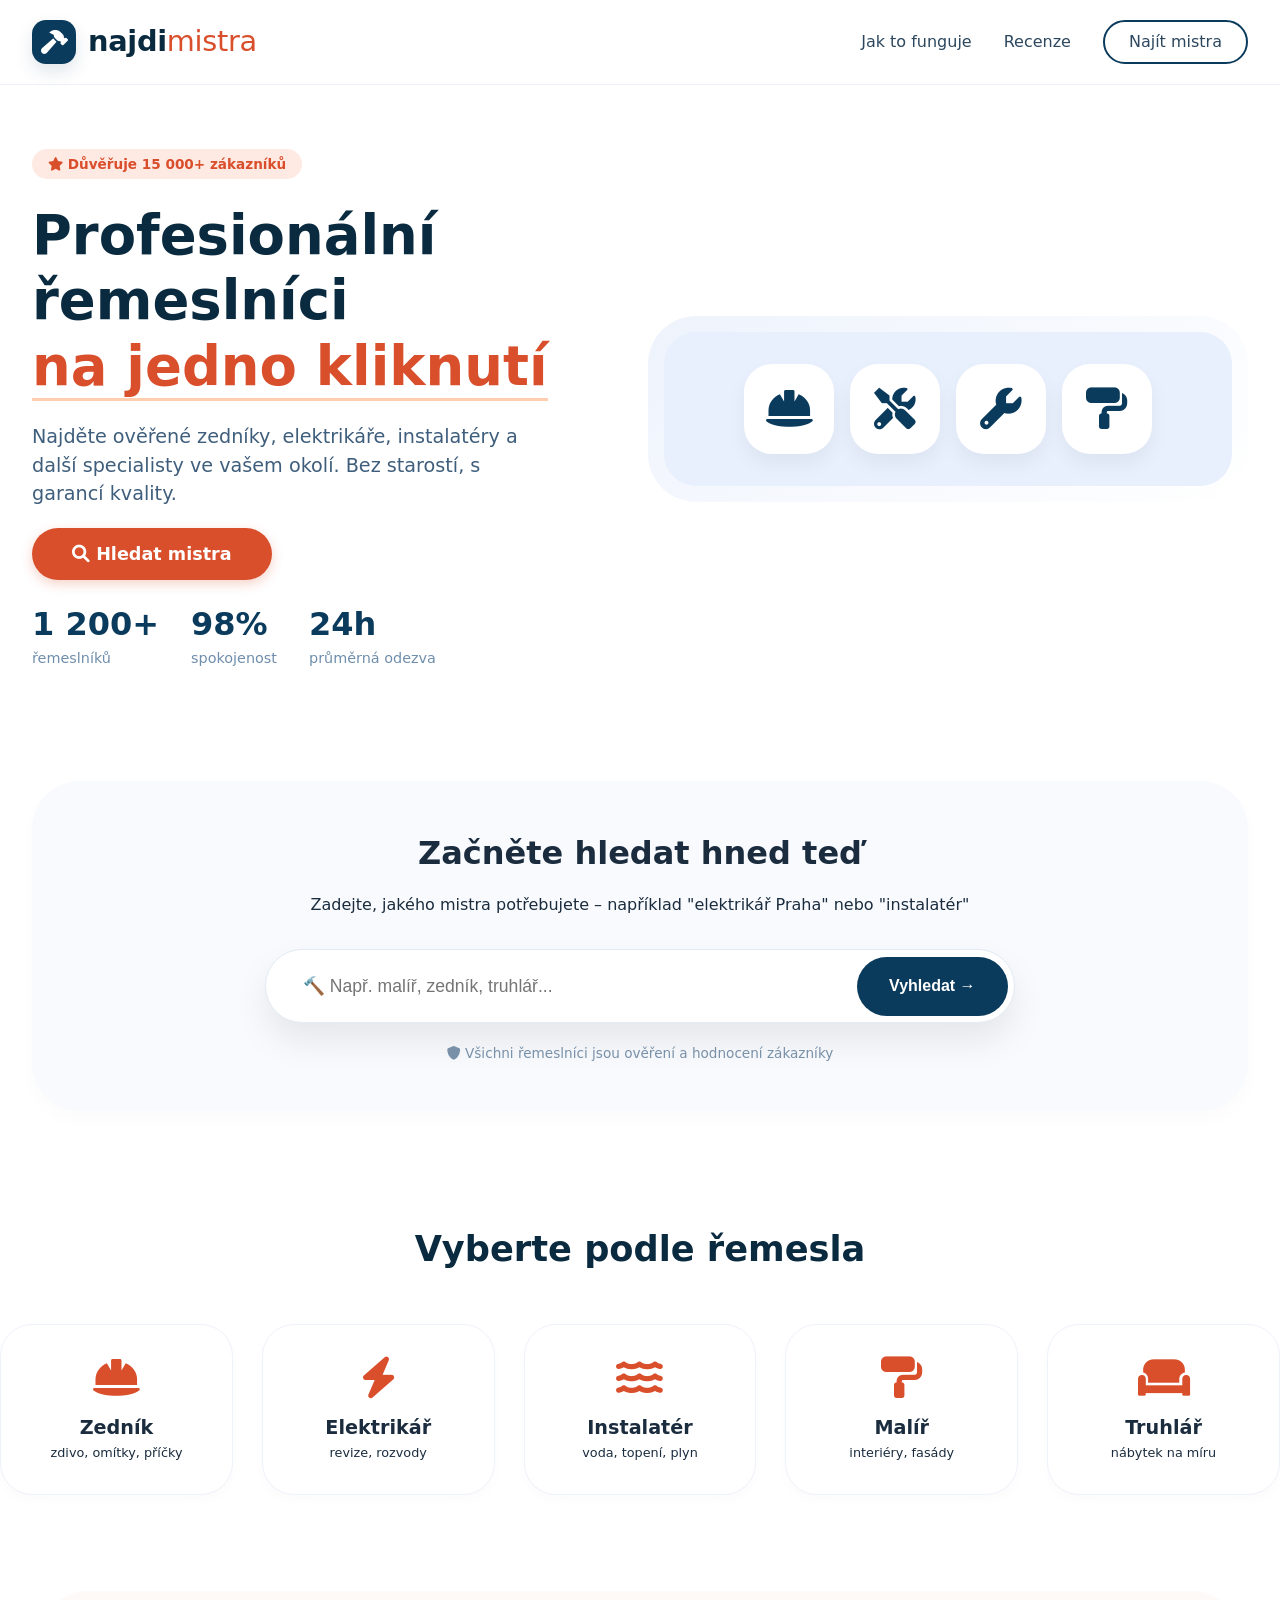
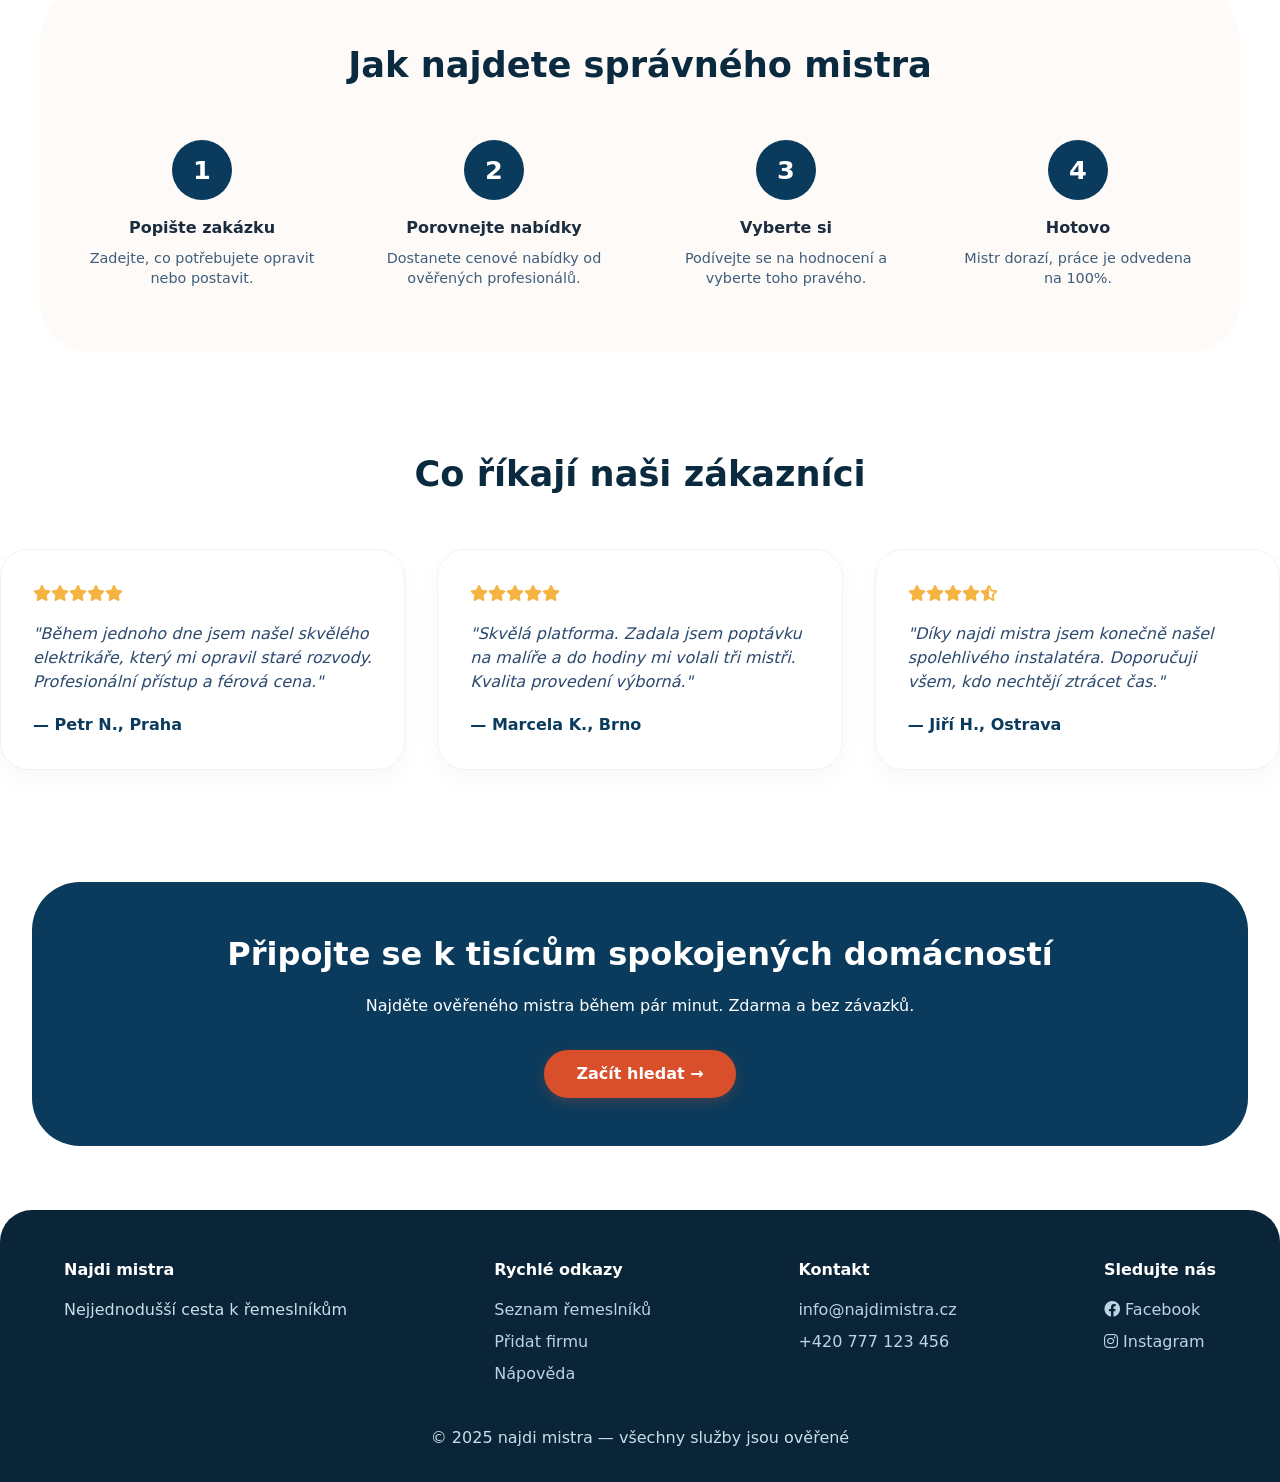
==== Najdi mistra/index.html @ 3c22ab4a "Add files via upload" ====
<!DOCTYPE html>
<html lang="cs">
<head>
    <meta charset="UTF-8">
    <meta name="viewport" content="width=device-width, initial-scale=1.0">
    <title>najdi mistra · najděte nejlepší řemeslníky ve vašem okolí</title>
    <link rel="stylesheet" href="style.css">
    <link rel="stylesheet" href="https://cdnjs.cloudflare.com/ajax/libs/font-awesome/6.0.0-beta3/css/all.min.css">
</head>
<body>
    <!-- navigace -->
    <nav class="navbar">
        <div class="logo">
            <div class="logo-icon"><i class="fas fa-hammer"></i></div>
            <h2>najdi<span>mistra</span></h2>
        </div>
        <div class="nav-links">
            <a href="#">Jak to funguje</a>
            <a href="#">Recenze</a>
            <a href="search/search.html" class="btn-outline">Najít mistra</a>
        </div>
    </nav>

    <main>
        <!-- Hero sekce -->
        <div class="container">
            <div class="hero">
                <div class="hero-content">
                    <div class="hero-badge"><i class="fas fa-star"></i> Důvěřuje 15 000+ zákazníků</div>
                    <h1>Profesionální řemeslníci<br> <span>na jedno kliknutí</span></h1>
                    <p class="hero-desc">Najděte ověřené zedníky, elektrikáře, instalatéry a další specialisty ve vašem okolí. Bez starostí, s garancí kvality.</p>
                    <a href="search/search.html" class="btn-primary btn-large" ><i class="fas fa-search"></i> Hledat mistra</a>
                    <div class="hero-stats">
                        <div class="stat"><span class="stat-number">1 200+</span><span class="stat-label">řemeslníků</span></div>
                        <div class="stat"><span class="stat-number">98%</span><span class="stat-label">spokojenost</span></div>
                        <div class="stat"><span class="stat-number">24h</span><span class="stat-label">průměrná odezva</span></div>
                    </div>
                </div>
                <div class="hero-image">
                    <div class="hero-illustration">
                        <div class="ill-icon"><i class="fas fa-hard-hat"></i></div>
                        <div class="ill-icon"><i class="fas fa-tools"></i></div>
                        <div class="ill-icon"><i class="fas fa-wrench"></i></div>
                        <div class="ill-icon"><i class="fas fa-paint-roller"></i></div>
                    </div>
                </div>
            </div>
        </div>

        <!-- RYCHLÉ VYHLEDÁVÁNÍ - ukázka funkčního inputu -->
        <div class="container">
            <div class="search-section">
                <h2>Začněte hledat hned teď</h2>
                <p>Zadejte, jakého mistra potřebujete – například "elektrikář Praha" nebo "instalatér"</p>
                <div class="search-box-large">
                    <input type="text" id="landingSearchInput" placeholder="🔨 Např. malíř, zedník, truhlář...">
                    <button id="landingSearchBtn">Vyhledat →</button>
                </div>
                <p style="margin-top: 1.2rem; font-size: 0.85rem; color:#7890a8;"><i class="fas fa-shield-alt"></i> Všichni řemeslníci jsou ověření a hodnocení zákazníky</p>
            </div>
        </div>

        <!-- Oblíbené kategorie -->
        <div class="container categories">
            <h2 class="section-title">Vyberte podle řemesla</h2>
            <div class="category-grid" id="categoryGrid">
                <div class="category-card" data-craft="zedník">
                    <i class="fas fa-hard-hat"></i>
                    <h4>Zedník</h4>
                    <p style="font-size: 0.8rem;">zdivo, omítky, příčky</p>
                </div>
                <div class="category-card" data-craft="elektrikář">
                    <i class="fas fa-bolt"></i>
                    <h4>Elektrikář</h4>
                    <p style="font-size: 0.8rem;">revize, rozvody</p>
                </div>
                <div class="category-card" data-craft="instalatér">
                    <i class="fas fa-water"></i>
                    <h4>Instalatér</h4>
                    <p style="font-size: 0.8rem;">voda, topení, plyn</p>
                </div>
                <div class="category-card" data-craft="malíř">
                    <i class="fas fa-paint-roller"></i>
                    <h4>Malíř</h4>
                    <p style="font-size: 0.8rem;">interiéry, fasády</p>
                </div>
                <div class="category-card" data-craft="truhlář">
                    <i class="fas fa-couch"></i>
                    <h4>Truhlář</h4>
                    <p style="font-size: 0.8rem;">nábytek na míru</p>
                </div>
            </div>
        </div>

        <!-- Jak to funguje -->
        <div class="container steps">
            <h2 class="section-title">Jak najdete správného mistra</h2>
            <div class="steps-grid">
                <div class="step"><div class="step-circle">1</div><h4>Popište zakázku</h4><p>Zadejte, co potřebujete opravit nebo postavit.</p></div>
                <div class="step"><div class="step-circle">2</div><h4>Porovnejte nabídky</h4><p>Dostanete cenové nabídky od ověřených profesionálů.</p></div>
                <div class="step"><div class="step-circle">3</div><h4>Vyberte si</h4><p>Podívejte se na hodnocení a vyberte toho pravého.</p></div>
                <div class="step"><div class="step-circle">4</div><h4>Hotovo</h4><p>Mistr dorazí, práce je odvedena na 100%.</p></div>
            </div>
        </div>

        <!-- Reference -->
        <div class="container testimonials">
            <h2 class="section-title">Co říkají naši zákazníci</h2>
            <div class="testimonial-grid">
                <div class="testimonial-card">
                    <div class="stars"><i class="fas fa-star"></i><i class="fas fa-star"></i><i class="fas fa-star"></i><i class="fas fa-star"></i><i class="fas fa-star"></i></div>
                    <p class="testimonial-text">"Během jednoho dne jsem našel skvělého elektrikáře, který mi opravil staré rozvody. Profesionální přístup a férová cena."</p>
                    <p class="user">— Petr N., Praha</p>
                </div>
                <div class="testimonial-card">
                    <div class="stars"><i class="fas fa-star"></i><i class="fas fa-star"></i><i class="fas fa-star"></i><i class="fas fa-star"></i><i class="fas fa-star"></i></div>
                    <p class="testimonial-text">"Skvělá platforma. Zadala jsem poptávku na malíře a do hodiny mi volali tři mistři. Kvalita provedení výborná."</p>
                    <p class="user">— Marcela K., Brno</p>
                </div>
                <div class="testimonial-card">
                    <div class="stars"><i class="fas fa-star"></i><i class="fas fa-star"></i><i class="fas fa-star"></i><i class="fas fa-star"></i><i class="fas fa-star-half-alt"></i></div>
                    <p class="testimonial-text">"Díky najdi mistra jsem konečně našel spolehlivého instalatéra. Doporučuji všem, kdo nechtějí ztrácet čas."</p>
                    <p class="user">— Jiří H., Ostrava</p>
                </div>
            </div>
        </div>

        <!-- CTA banner -->
        <div class="container">
            <div class="cta-banner">
                <h3>Připojte se k tisícům spokojených domácností</h3>
                <p style="margin-bottom: 1rem;">Najděte ověřeného mistra během pár minut. Zdarma a bez závazků.</p>
                <a href="search/search.html" class="btn-primary">Začít hledat →</a>
            </div>
        </div>
    </main>

    <footer>
        <div class="container footer-content">
            <div class="footer-col"><h4>Najdi mistra</h4><p>Nejjednodušší cesta k řemeslníkům</p></div>
            <div class="footer-col"><h4>Rychlé odkazy</h4><a href="#">Seznam řemeslníků</a><a href="#">Přidat firmu</a><a href="#">Nápověda</a></div>
            <div class="footer-col"><h4>Kontakt</h4><a href="#">info@najdimistra.cz</a><a href="#">+420 777 123 456</a></div>
            <div class="footer-col"><h4>Sledujte nás</h4><a href="#"><i class="fab fa-facebook"></i> Facebook</a><a href="#"><i class="fab fa-instagram"></i> Instagram</a></div>
        </div>
        <div style="text-align: center; margin-top: 2rem;">© 2025 najdi mistra — všechny služby jsou ověřené</div>
    </footer>
    <script src="main.js"></script>
</body>
</html>
---- Najdi mistra/style.css ----
* {
    margin: 0;
    padding: 0;
    box-sizing: border-box;
}

body {
    font-family: 'Inter', 'Segoe UI', system-ui, -apple-system, sans-serif;
    background: #ffffff;
    color: #1a2c3e;
    line-height: 1.5;
    scroll-behavior: smooth;
}

/* modern font */
@import url('https://fonts.googleapis.com/css2?family=Inter:opsz,wght@14..32,300;14..32,400;14..32,500;14..32,600;14..32,700;14..32,800&display=swap');

.container {
    max-width: 1280px;
    margin: 0 auto;
    padding: 0 2rem;
}

/* HEADER */
.navbar {
    display: flex;
    justify-content: space-between;
    align-items: center;
    padding: 1.25rem 2rem;
    background: #ffffff;
    border-bottom: 1px solid #eef2f8;
    position: sticky;
    top: 0;
    z-index: 100;
    backdrop-filter: blur(8px);
    background: rgba(255,255,255,0.96);
}

.logo {
    display: flex;
    align-items: center;
    gap: 12px;
}

.logo-icon {
    background: #0b3b5c;
    color: white;
    width: 44px;
    height: 44px;
    border-radius: 14px;
    display: flex;
    align-items: center;
    justify-content: center;
    font-size: 24px;
    box-shadow: 0 8px 18px rgba(11,59,92,0.12);
}

.logo h2 {
    font-size: 1.8rem;
    font-weight: 700;
    letter-spacing: -0.3px;
    color: #0a2b3f;
}

.logo span {
    color: #d94e2b;
    font-weight: 500;
}

.nav-links {
    display: flex;
    gap: 2rem;
    align-items: center;
}

.nav-links a {
    text-decoration: none;
    color: #2c475e;
    font-weight: 500;
    transition: color 0.2s;
}

.nav-links a:hover {
    color: #d94e2b;
}

.btn-outline {
    border: 2px solid #0b3b5c;
    background: transparent;
    padding: 0.5rem 1.5rem;
    border-radius: 40px;
    font-weight: 600;
    color: #0b3b5c;
    transition: all 0.2s;
    cursor: pointer;
}

.btn-outline:hover {
    background: #0b3b5c;
    color: white;
}

.btn-primary {
    background: #d94e2b;
    border: none;
    padding: 0.75rem 2rem;
    border-radius: 48px;
    font-weight: 600;
    font-size: 1rem;
    color: white;
    cursor: pointer;
    transition: all 0.2s;
    box-shadow: 0 4px 12px rgba(217,78,43,0.25);
    text-decoration: none;
}

.btn-primary:hover {
    background: #bc3f1f;
    transform: translateY(-2px);
}

.btn-large {
    padding: 1rem 2.5rem;
    font-size: 1.1rem;
}

/* HERO sekce */
.hero {
    display: flex;
    align-items: center;
    gap: 3rem;
    padding: 4rem 0 5rem 0;
    flex-wrap: wrap;
}

.hero-content {
    flex: 1;
}

.hero-badge {
    background: #fee9e3;
    display: inline-block;
    padding: 0.3rem 1rem;
    border-radius: 60px;
    font-size: 0.85rem;
    font-weight: 600;
    color: #d94e2b;
    margin-bottom: 1.5rem;
}

.hero-content h1 {
    font-size: 3.4rem;
    font-weight: 800;
    line-height: 1.2;
    color: #0a2b3f;
    margin-bottom: 1.5rem;
}

.hero-content h1 span {
    color: #d94e2b;
    border-bottom: 3px solid #ffcdb0;
}

.hero-desc {
    font-size: 1.2rem;
    color: #3f5e7c;
    margin-bottom: 2rem;
    max-width: 90%;
}

.hero-stats {
    display: flex;
    gap: 2rem;
    margin-top: 2rem;
}

.stat {
    display: flex;
    flex-direction: column;
}

.stat-number {
    font-size: 2rem;
    font-weight: 800;
    color: #0b3b5c;
}

.stat-label {
    color: #6f8eac;
    font-size: 0.9rem;
}

.hero-image {
    flex: 1;
    background: linear-gradient(145deg, #eef3fc, #ffffff);
    border-radius: 48px;
    padding: 1rem;
    text-align: center;
}

.hero-image img {
    max-width: 100%;
    border-radius: 32px;
    box-shadow: 0 25px 45px -12px rgba(0,0,0,0.2);
}

/* placeholder SVG / ikony */
.hero-illustration {
    background: #e8f0fe;
    border-radius: 32px;
    padding: 2rem;
    display: flex;
    justify-content: center;
    gap: 1rem;
    flex-wrap: wrap;
}

.ill-icon {
    background: white;
    width: 90px;
    height: 90px;
    border-radius: 28px;
    display: flex;
    align-items: center;
    justify-content: center;
    font-size: 2.6rem;
    color: #0b3b5c;
    box-shadow: 0 10px 20px rgba(0,0,0,0.05);
}

/* vyhledávací sekce (call to action) */
.search-section {
    background: #f8fafd;
    border-radius: 48px;
    margin: 2rem 0 4rem;
    padding: 3rem 2rem;
    text-align: center;
    box-shadow: 0 8px 20px rgba(0,0,0,0.02);
}

.search-section h2 {
    font-size: 2rem;
    font-weight: 700;
    margin-bottom: 1rem;
}

.search-box-large {
    max-width: 750px;
    margin: 2rem auto 0;
    background: white;
    border-radius: 80px;
    display: flex;
    padding: 0.4rem 0.4rem 0.4rem 1.8rem;
    box-shadow: 0 18px 35px rgba(0,0,0,0.08);
    border: 1px solid #e2ecf5;
}

.search-box-large input {
    flex: 1;
    border: none;
    padding: 1.2rem 0.5rem;
    font-size: 1.1rem;
    outline: none;
    background: transparent;
}

.search-box-large button {
    background: #0b3b5c;
    border: none;
    padding: 0.8rem 2rem;
    border-radius: 50px;
    color: white;
    font-weight: 700;
    font-size: 1rem;
    cursor: pointer;
    transition: all 0.2s;
}

/* kategorie řemesel */
.categories {
    padding: 3rem 0;
}

.section-title {
    text-align: center;
    font-size: 2.2rem;
    font-weight: 700;
    margin-bottom: 3rem;
    color: #0a2b3f;
}

.category-grid {
    display: grid;
    grid-template-columns: repeat(auto-fit, minmax(160px, 1fr));
    gap: 1.8rem;
}

.category-card {
    background: white;
    border-radius: 32px;
    padding: 2rem 1rem;
    text-align: center;
    transition: all 0.25s;
    border: 1px solid #eef2fa;
    box-shadow: 0 5px 12px rgba(0,0,0,0.02);
}

.category-card i {
    font-size: 2.6rem;
    color: #d94e2b;
    margin-bottom: 1rem;
}

.category-card h4 {
    font-size: 1.2rem;
    font-weight: 600;
}

.category-card:hover {
    transform: translateY(-6px);
    border-color: #ffcfb8;
    box-shadow: 0 20px 30px -10px rgba(217,78,43,0.1);
}

/* jak to funguje */
/* Center the steps section - modifications */
.steps {
    background: #fefaf8;
    border-radius: 48px;
    padding: 3rem 2rem;
    margin: 3rem auto;
    text-align: center;
    max-width: 1200px;
}

.steps .section-title {
    text-align: center;
    margin-bottom: 2rem;
}

.steps-grid {
    display: flex;
    gap: 2rem;
    justify-content: center;
    align-items: stretch;
    flex-wrap: wrap;
    margin-top: 2rem;
}

.step {
    flex: 1;
    min-width: 200px;
    max-width: 260px;
    text-align: center;
    padding: 1rem;
    margin: 0 auto;
}

.step-circle {
    background: #0b3b5c;
    width: 60px;
    height: 60px;
    border-radius: 60px;
    display: flex;
    align-items: center;
    justify-content: center;
    margin: 0 auto 1rem;
    font-size: 1.6rem;
    font-weight: 800;
    color: white;
}

.step h4 {
    margin-bottom: 0.5rem;
    font-weight: 600;
}

.step p {
    color: #3f5e7c;
    font-size: 0.9rem;
    line-height: 1.4;
}

/* Responsive adjustment */
@media (max-width: 768px) {
    .steps {
        padding: 2rem 1rem;
        margin: 2rem 1rem;
    }
    
    .step {
        min-width: 180px;
    }
}

/* reference */
.testimonials {
    padding: 3rem 0;
}

.testimonial-grid {
    display: grid;
    grid-template-columns: repeat(auto-fit, minmax(280px, 1fr));
    gap: 2rem;
}

.testimonial-card {
    background: #ffffff;
    border-radius: 28px;
    padding: 2rem;
    box-shadow: 0 10px 25px rgba(0,0,0,0.03);
    border: 1px solid #eef2f8;
}

.stars {
    color: #f5b342;
    margin-bottom: 1rem;
}

.testimonial-text {
    font-style: italic;
    color: #2c4a6e;
    margin-bottom: 1.2rem;
}

.user {
    font-weight: 700;
    color: #0b3b5c;
}

/* CTA páska */
.cta-banner {
    background: #0b3b5c;
    border-radius: 48px;
    padding: 3rem;
    text-align: center;
    margin: 4rem 0;
    color: white;
}

.cta-banner h3 {
    font-size: 2rem;
    margin-bottom: 1rem;
}

.cta-banner .btn-primary {
    background: #d94e2b;
    margin-top: 1rem;
    display: inline-block;
}

/* patička */
footer {
    background: #0a2537;
    color: #cbdde9;
    padding: 3rem 2rem 2rem;
    border-radius: 32px 32px 0 0;
    margin-top: 2rem;
}

.footer-content {
    display: flex;
    justify-content: space-between;
    flex-wrap: wrap;
    gap: 2rem;
}

.footer-col h4 {
    color: white;
    margin-bottom: 1rem;
}

.footer-col a {
    color: #bdd4e4;
    text-decoration: none;
    display: block;
    margin-bottom: 0.5rem;
}

/* responzivita */
@media (max-width: 800px) {
    .hero {
        flex-direction: column;
    }
    .navbar {
        flex-direction: column;
        gap: 1rem;
    }
    .hero-content h1 {
        font-size: 2.5rem;
    }
    .container {
        padding: 0 1.5rem;
    }
}
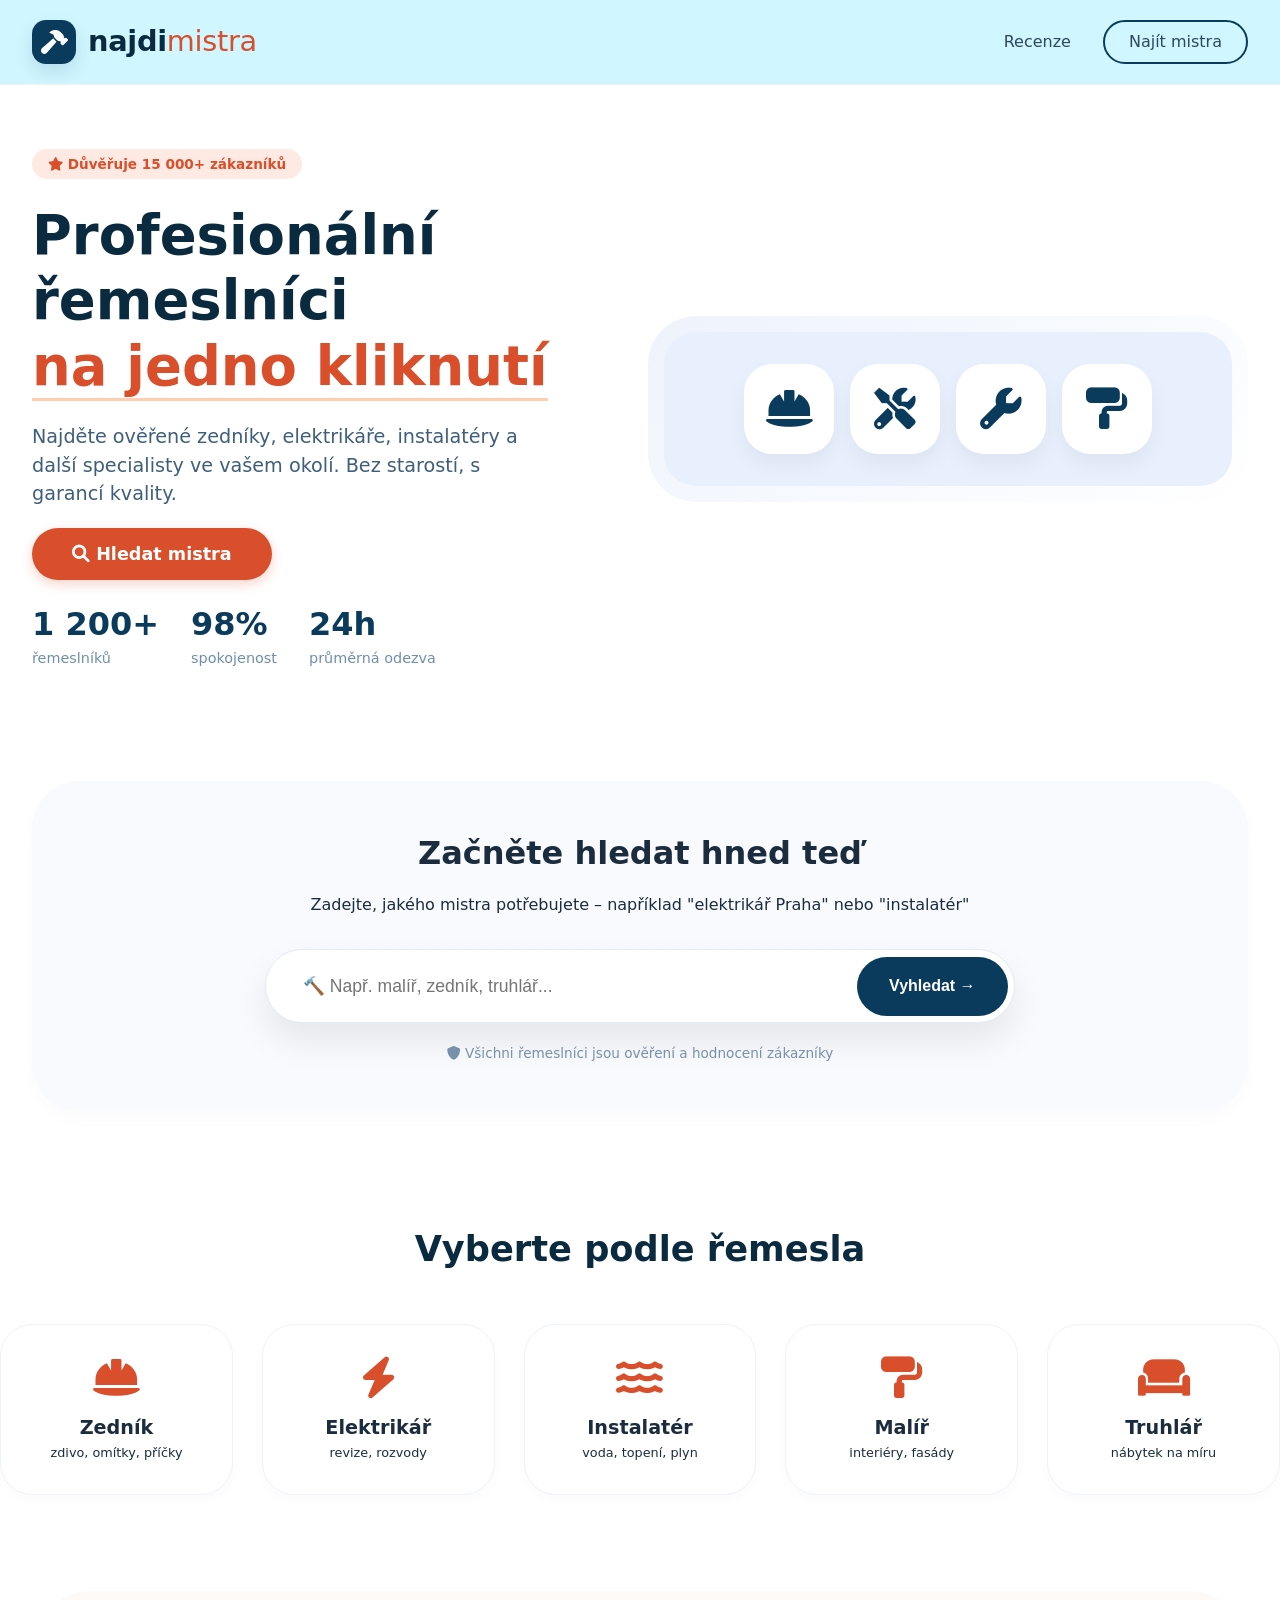
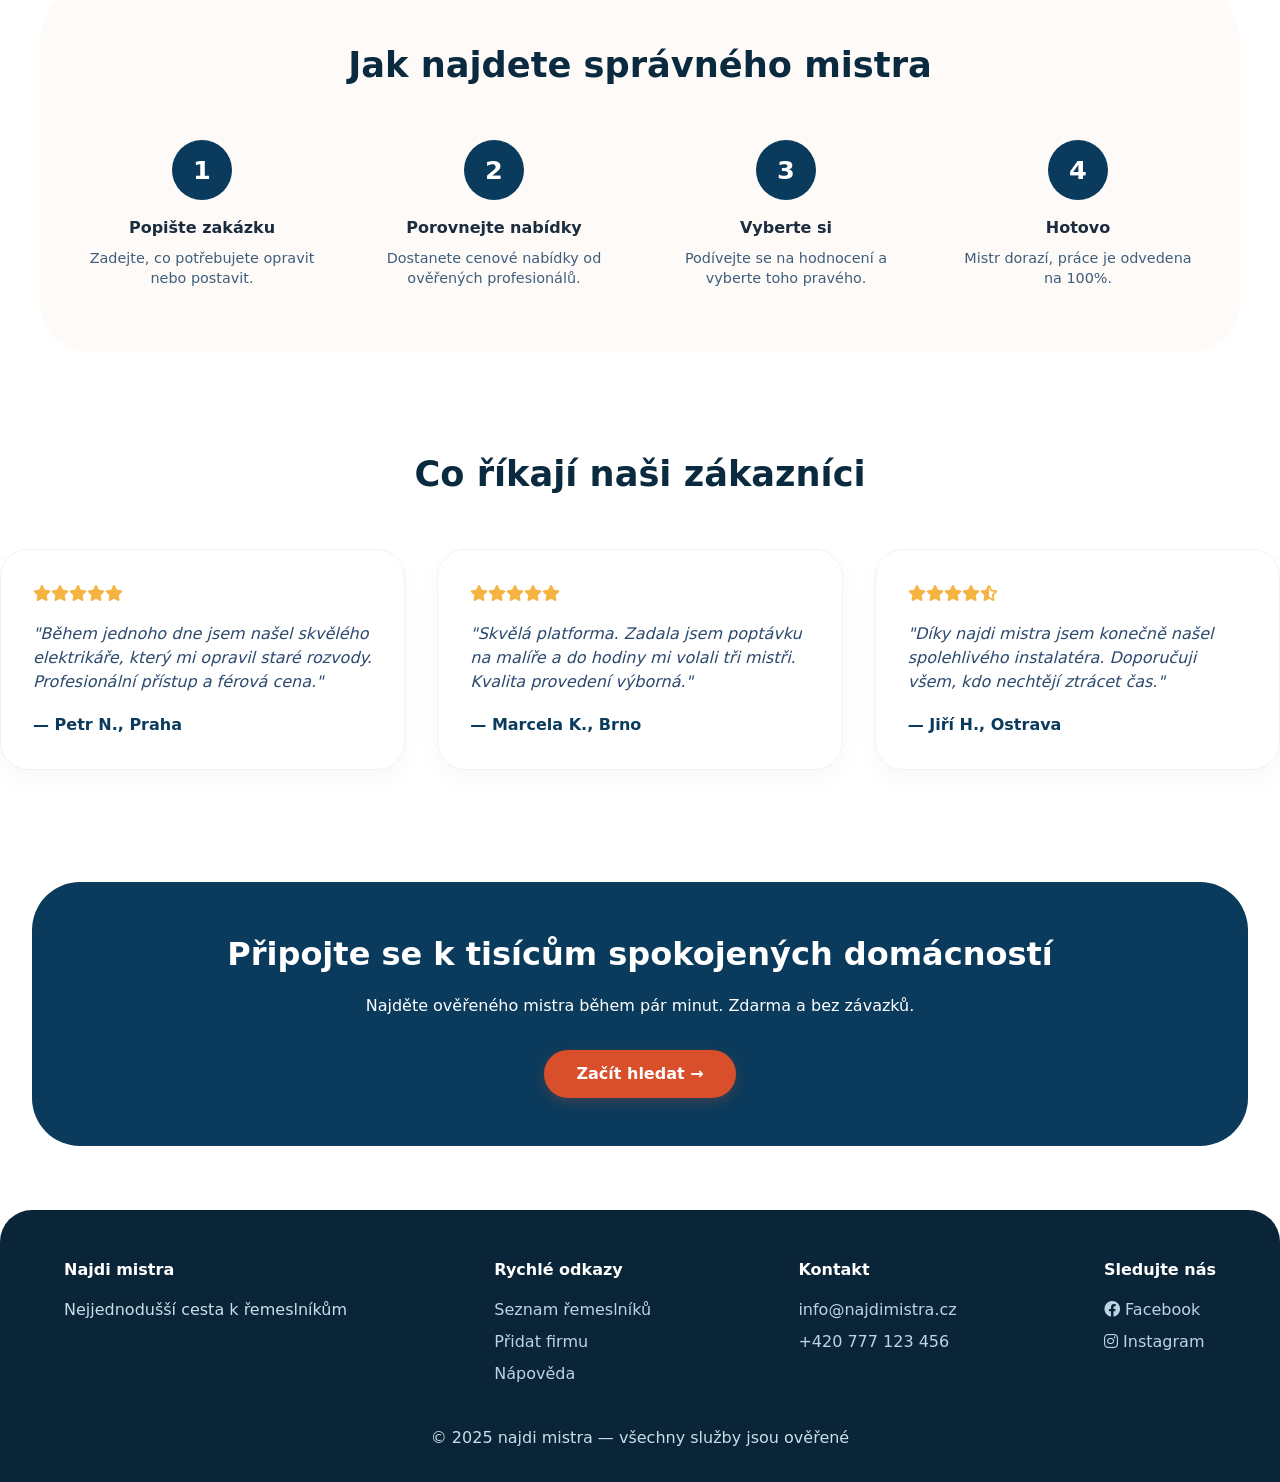
==== commit 6f9f0fa6: "Add files via upload" ====
--- a/Najdi mistra/index.html
+++ b/Najdi mistra/index.html
@@ -15,8 +15,7 @@
             <h2>najdi<span>mistra</span></h2>
         </div>
         <div class="nav-links">
-            <a href="#">Jak to funguje</a>
-            <a href="#">Recenze</a>
+            <a href="javascript:void(0);" onclick="document.querySelector('.container_testimonials').scrollIntoView({behavior: 'smooth'});">Recenze</a>
             <a href="search/search.html" class="btn-outline">Najít mistra</a>
         </div>
     </nav>
--- a/Najdi mistra/style.css
+++ b/Najdi mistra/style.css
@@ -27,13 +27,12 @@
     justify-content: space-between;
     align-items: center;
     padding: 1.25rem 2rem;
-    background: #ffffff;
+    background: #d0f6ff;
     border-bottom: 1px solid #eef2f8;
     position: sticky;
     top: 0;
     z-index: 100;
     backdrop-filter: blur(8px);
-    background: rgba(255,255,255,0.96);
 }
 
 .logo {
@@ -81,7 +80,7 @@
 }
 
 .nav-links a:hover {
-    color: #d94e2b;
+    color: #d9452b;
 }
 
 .btn-outline {
